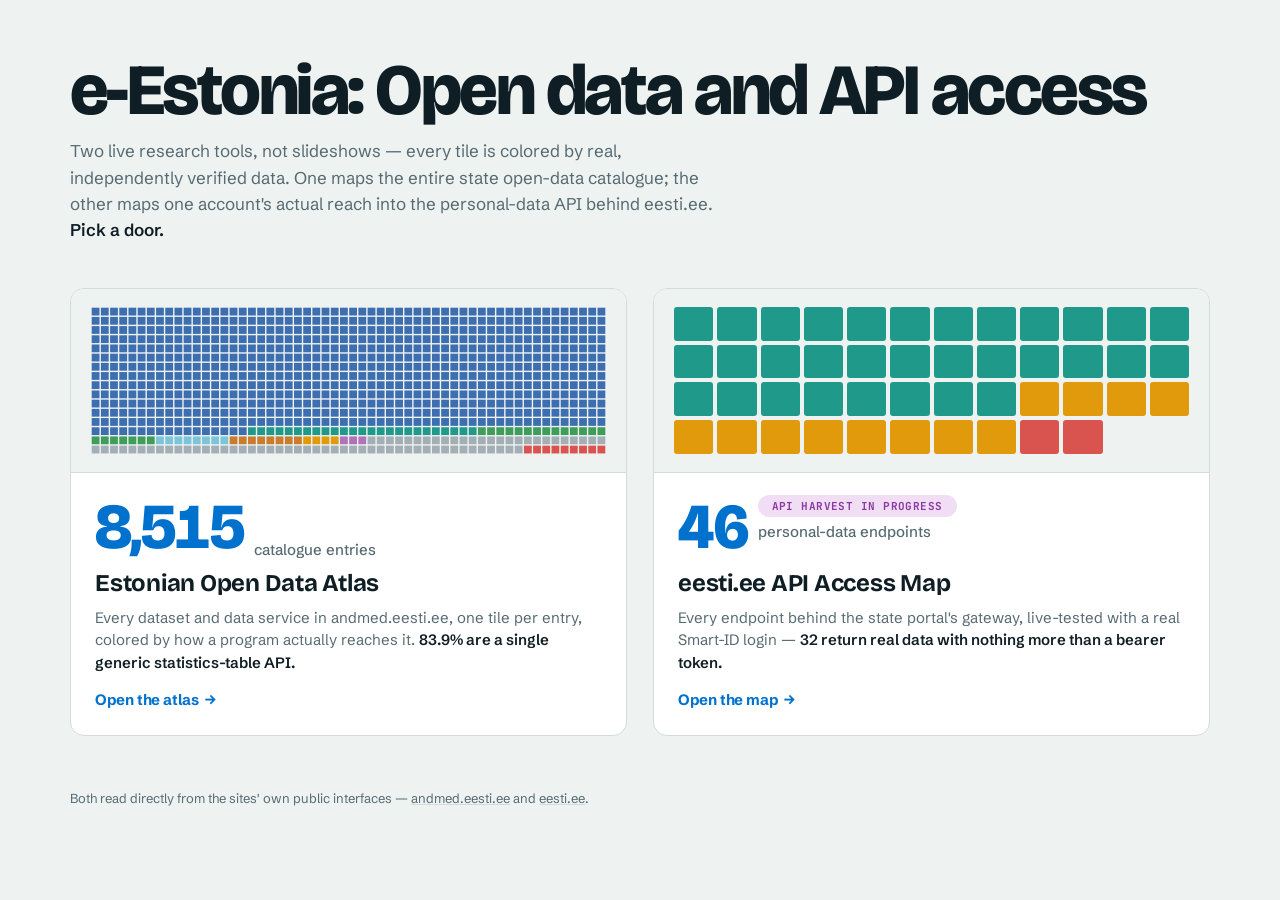
==== riik-mcp/index.html @ 024badbc "Add eesti.ee API Access Map and landing page to riik-mcp mirror Syncs the new presentation/ pages fr" ====
<!doctype html>
<meta charset="utf-8">
<meta name="viewport" content="width=device-width, initial-scale=1">
<title>e-Estonia: Open data and API access</title>
<link rel="preconnect" href="https://fonts.googleapis.com">
<link rel="preconnect" href="https://fonts.gstatic.com" crossorigin>
<link rel="stylesheet" href="https://fonts.googleapis.com/css2?family=Bricolage+Grotesque:opsz,wght@12..96,500;12..96,700;12..96,800&family=Schibsted+Grotesk:wght@400;500;600&family=JetBrains+Mono:wght@400;500&display=swap">
<style>
:root{
  --paper:#eef2f1; --surface:#ffffff; --ink:#0f1d24; --muted:#566a72; --line:#d3dcdc; --accent:#0072ce; --accent-soft:#dbe9f6;
  --ok:#1f9a8a; --ok-soft:#dcf0ec; --warn:#e09a0c; --warn-soft:#faecd2; --bad:#d9534f; --bad-soft:#fae0df;
  --wip:#8a3aa3; --wip-soft:#f1def5;
  --t0:#e09a0c; --t1:#1f9a8a; --t2:#3f9d5a; --t4:#3d6fb0; --t5:#b072b8; --t6:#a3afb4; --t8:#d9534f; --t10:#7cc4d8; --t11:#c97b2e;
  --font-display:"Bricolage Grotesque","Segoe UI",system-ui,sans-serif;
  --font-body:"Schibsted Grotesk","Segoe UI",system-ui,sans-serif;
  --font-mono:"JetBrains Mono",ui-monospace,Menlo,monospace;
  --ease:cubic-bezier(.2,.8,.2,1);
}
@media (prefers-color-scheme: dark){:root:not([data-theme="light"]){
  --paper:#0d1519; --surface:#142026; --ink:#e4ecee; --muted:#8fa3aa; --line:#24343b; --accent:#4da3ff; --accent-soft:#16304a;
  --ok:#34bfae; --ok-soft:#163832; --warn:#f5b83d; --warn-soft:#3a2d12; --bad:#e5675f; --bad-soft:#3a1f1d;
  --wip:#d9a6e6; --wip-soft:#3a2440;
  --t0:#f5b83d; --t1:#34bfae; --t2:#5cc27a; --t4:#5b8fd6; --t5:#c48bd0; --t6:#5d6b71; --t8:#e5675f; --t10:#4f9db3; --t11:#d98f45; color-scheme:dark}}
:root[data-theme="dark"]{
  --paper:#0d1519; --surface:#142026; --ink:#e4ecee; --muted:#8fa3aa; --line:#24343b; --accent:#4da3ff; --accent-soft:#16304a;
  --ok:#34bfae; --ok-soft:#163832; --warn:#f5b83d; --warn-soft:#3a2d12; --bad:#e5675f; --bad-soft:#3a1f1d;
  --wip:#d9a6e6; --wip-soft:#3a2440;
  --t0:#f5b83d; --t1:#34bfae; --t2:#5cc27a; --t4:#5b8fd6; --t5:#c48bd0; --t6:#5d6b71; --t8:#e5675f; --t10:#4f9db3; --t11:#d98f45; color-scheme:dark}

*{box-sizing:border-box}
body{margin:0;background:var(--paper);color:var(--ink);font:16px/1.55 var(--font-body);-webkit-font-smoothing:antialiased}
.wrap{max-width:1180px;margin:0 auto;padding:56px 20px 64px}
a{color:var(--accent)}
:focus-visible{outline:2px solid var(--accent);outline-offset:2px;border-radius:4px}

header.site{display:flex;flex-direction:column;gap:14px;margin-bottom:44px;animation:rise .56s var(--ease) both}
h1{font:800 clamp(34px,6.4vw,72px)/.95 var(--font-display);letter-spacing:-.035em;margin:0;text-wrap:balance;font-variation-settings:"opsz" 96}
.lede{color:var(--muted);max-width:66ch;margin:0;font-size:17px}
.lede strong{color:var(--ink);font-weight:600}

.cards{display:flex;gap:26px;flex-wrap:wrap;align-items:stretch}
.card{flex:1 1 440px;min-width:0;display:flex;flex-direction:column;border:1px solid var(--line);border-radius:14px;overflow:hidden;background:var(--surface);text-decoration:none;color:inherit;animation:rise .56s var(--ease) both;transition:border-color .2s var(--ease),transform .2s var(--ease),box-shadow .2s var(--ease)}
.card:nth-child(2){animation-delay:.08s}
.card:hover,.card:focus-visible{border-color:var(--muted);transform:translateY(-3px);box-shadow:0 18px 40px rgba(15,29,36,.12)}

.mosaic{position:relative;background:var(--paper);border-bottom:1px solid var(--line);padding:18px 20px}
.mosaic canvas{display:block;width:100%;aspect-ratio:3.5/1;clip-path:inset(0 100% 0 0);animation:reveal .64s var(--ease) .18s both;cursor:crosshair}
.field{display:grid;grid-template-columns:repeat(12,1fr);grid-template-rows:repeat(4,1fr);gap:4px;aspect-ratio:3.5/1}
.field .t{border-radius:3px;animation:tileIn .3s var(--ease) both;transition:transform .15s var(--ease);cursor:default}
.field .t:hover{transform:scale(1.3);z-index:1}
@keyframes tileIn{from{opacity:0;transform:scale(.4)}}
@keyframes reveal{from{clip-path:inset(0 100% 0 0)}to{clip-path:inset(0 0 0 0)}}

.meta{padding:22px 24px 26px;display:flex;flex-direction:column;gap:10px;flex:1}
.stat{display:flex;align-items:flex-end;gap:10px;flex-wrap:wrap}
.stat:has(.wip){align-items:flex-start}
.stat .n{font:800 clamp(40px,5.2vw,64px)/1 var(--font-display);letter-spacing:-.035em;font-variant-numeric:tabular-nums;font-variation-settings:"opsz" 96;color:var(--accent);text-box-trim:trim-both;text-box-edge:cap alphabetic}
.stat-meta{display:flex;flex-direction:column;gap:5px}
.stat .label{font:500 15px var(--font-body);color:var(--muted)}
.meta h2{font:700 24px var(--font-display);margin:0;letter-spacing:-.01em}
.wip{font:700 11px var(--font-mono);letter-spacing:.04em;text-transform:uppercase;color:var(--wip);background:var(--wip-soft);border-radius:999px;padding:4px 14px;width:fit-content;text-box-trim:trim-both;text-box-edge:cap alphabetic}
.meta p{color:var(--muted);margin:0;font-size:15px;line-height:1.5}
.meta p strong{color:var(--ink);font-weight:600}
.cta{margin-top:auto;padding-top:6px;display:flex;align-items:center;gap:6px;font:700 15px var(--font-body);color:var(--accent);letter-spacing:-.005em}
.arrow{display:inline-block;transition:transform .2s var(--ease)}
.card:hover .arrow,.card:focus-visible .arrow{transform:translateX(4px)}

footer{margin-top:52px;color:var(--muted);font-size:13px;animation:rise .56s var(--ease) .16s both}
footer a{color:var(--muted);text-decoration-color:var(--line)}
footer a:hover{color:var(--ink)}

@keyframes rise{from{opacity:0;transform:translateY(10px)}to{opacity:1;transform:translateY(0)}}
@media (prefers-reduced-motion:reduce){*,*::before,*::after{animation:none!important;transition:none!important}.mosaic canvas{clip-path:none}}
</style>

<div class="wrap">
  <header class="site">
    <h1>e-Estonia: Open data and API access</h1>
    <p class="lede">Two live research tools, not slideshows — every tile is colored by real, independently verified data. One maps the entire state open-data catalogue; the other maps one account's actual reach into the personal-data API behind eesti.ee. <strong>Pick a door.</strong></p>
  </header>

  <div class="cards">
    <a class="card" href="atlas.html">
      <div class="mosaic"><canvas id="atlas-mosaic" aria-hidden="true" width="560" height="160"></canvas></div>
      <div class="meta">
        <div class="stat"><span class="n">8,515</span><div class="stat-meta"><span class="label">catalogue entries</span></div></div>
        <h2>Estonian Open Data Atlas</h2>
        <p>Every dataset and data service in andmed.eesti.ee, one tile per entry, colored by how a program actually reaches it. <strong>83.9% are a single generic statistics-table API.</strong></p>
        <span class="cta">Open the atlas <span class="arrow">→</span></span>
      </div>
    </a>
    <a class="card" href="api-access-map.html">
      <div class="mosaic">
        <div class="field" id="api-field" role="img" aria-label="46 endpoint tiles: 32 live, 12 need parameters, 2 unresolved"></div>
      </div>
      <div class="meta">
        <div class="stat"><span class="n">46</span><div class="stat-meta"><span class="wip">API harvest in progress</span><span class="label">personal-data endpoints</span></div></div>
        <h2>eesti.ee API Access Map</h2>
        <p>Every endpoint behind the state portal's gateway, live-tested with a real Smart-ID login — <strong>32 return real data with nothing more than a bearer token.</strong></p>
        <span class="cta">Open the map <span class="arrow">→</span></span>
      </div>
    </a>
  </div>

  <footer>Both read directly from the sites' own public interfaces — <a href="https://andmed.eesti.ee" target="_blank" rel="noopener">andmed.eesti.ee</a> and <a href="https://eesti.ee" target="_blank" rel="noopener">eesti.ee</a>.</footer>
</div>

<script>
/* Real, verified counts: see estonian-open-data-atlas/README.md and the live-tested rows embedded in api-access-map.html. */
const ATLAS = [
  {c:7141, v:'--t4'},  // statistics table (PxWeb)
  {c:233,  v:'--t1'},  // map service
  {c:193,  v:'--t2'},  // file
  {c:68,   v:'--t10'}, // download page
  {c:61,   v:'--t11'}, // data feed
  {c:31,   v:'--t0'},  // API (queryable)
  {c:18,   v:'--t5'},  // PDF / Word
  {c:693,  v:'--t6'},  // web page
  {c:77,   v:'--t8'}   // no data link
];
const API_STATUS = [{c:32,v:'--ok'},{c:12,v:'--warn'},{c:2,v:'--bad'}];

function apportion(items, cells){
  const sum = items.reduce((a,x)=>a+x.c,0);
  const remaining = cells - items.length; // reserve 1 cell per category
  const shares = items.map(x=>(x.c/sum)*remaining);
  const floors = shares.map(Math.floor);
  const used = floors.reduce((a,b)=>a+b,0);
  const order = shares.map((s,i)=>({i,r:s-Math.floor(s)})).sort((a,b)=>b.r-a.r);
  for(let k=0;k<remaining-used;k++) floors[order[k].i]++;
  return floors.map(f=>f+1);
}

let atlasGrid = null;

function paintAtlas(){
  const canvas = document.getElementById('atlas-mosaic');
  const box = canvas.parentElement;
  const cols = 56, rows = 16;
  const dpr = Math.min(devicePixelRatio||1, 2);
  const w = box.clientWidth - 40; // minus padding
  const h = w/3.5;
  canvas.width = Math.round(w*dpr);
  canvas.height = Math.round(h*dpr);
  canvas.style.width = w+'px';
  canvas.style.height = h+'px';
  const ctx = canvas.getContext('2d');
  ctx.scale(dpr,dpr);
  const cs = getComputedStyle(document.documentElement);
  const counts = apportion(ATLAS, cols*rows);
  const cellW = w/cols, cellH = h/rows, gap = 1.4;
  const cats = new Array(cols*rows);
  let cat = 0, left = counts[0];
  for(let i=0;i<cols*rows;i++){
    while(left<=0 && cat<counts.length-1){ cat++; left = counts[cat]; }
    cats[i] = cat;
    left--;
  }
  atlasGrid = {ctx, cols, rows, cellW, cellH, gap, cats, cs};
  drawAtlasGrid();
}

function drawAtlasGrid(hover){
  const {ctx, cols, rows, cellW, cellH, gap, cats, cs} = atlasGrid;
  ctx.clearRect(0, 0, cols*cellW, rows*cellH);
  for(let i=0;i<cols*rows;i++){
    const col = i%cols, row = Math.floor(i/cols);
    ctx.fillStyle = cs.getPropertyValue(ATLAS[cats[i]].v).trim();
    ctx.fillRect(col*cellW+gap/2, row*cellH+gap/2, cellW-gap, cellH-gap);
  }
  if(hover!=null){
    const col = hover%cols, row = Math.floor(hover/cols);
    ctx.strokeStyle = cs.getPropertyValue('--ink').trim();
    ctx.lineWidth = 1.5;
    ctx.strokeRect(col*cellW+1, row*cellH+1, cellW-2, cellH-2);
  }
}

function paintApi(){
  const field = document.getElementById('api-field');
  field.innerHTML = '';
  const cs = getComputedStyle(document.documentElement);
  let k = 0;
  API_STATUS.forEach(s=>{
    for(let i=0;i<s.c;i++){
      const t = document.createElement('div');
      t.className = 't';
      t.style.background = cs.getPropertyValue(s.v).trim();
      t.style.animationDelay = (k*12)+'ms';
      field.appendChild(t);
      k++;
    }
  });
}

paintAtlas();
paintApi();
new ResizeObserver(paintAtlas).observe(document.getElementById('atlas-mosaic').parentElement);
matchMedia('(prefers-color-scheme: dark)').addEventListener('change',()=>{paintAtlas();paintApi();});

const atlasCanvas = document.getElementById('atlas-mosaic');
atlasCanvas.addEventListener('mousemove', e=>{
  if(!atlasGrid) return;
  const rect = atlasCanvas.getBoundingClientRect();
  const col = Math.floor((e.clientX-rect.left)/atlasGrid.cellW);
  const row = Math.floor((e.clientY-rect.top)/atlasGrid.cellH);
  if(col<0||col>=atlasGrid.cols||row<0||row>=atlasGrid.rows) return;
  drawAtlasGrid(row*atlasGrid.cols+col);
});
atlasCanvas.addEventListener('mouseleave', ()=>drawAtlasGrid());
</script>
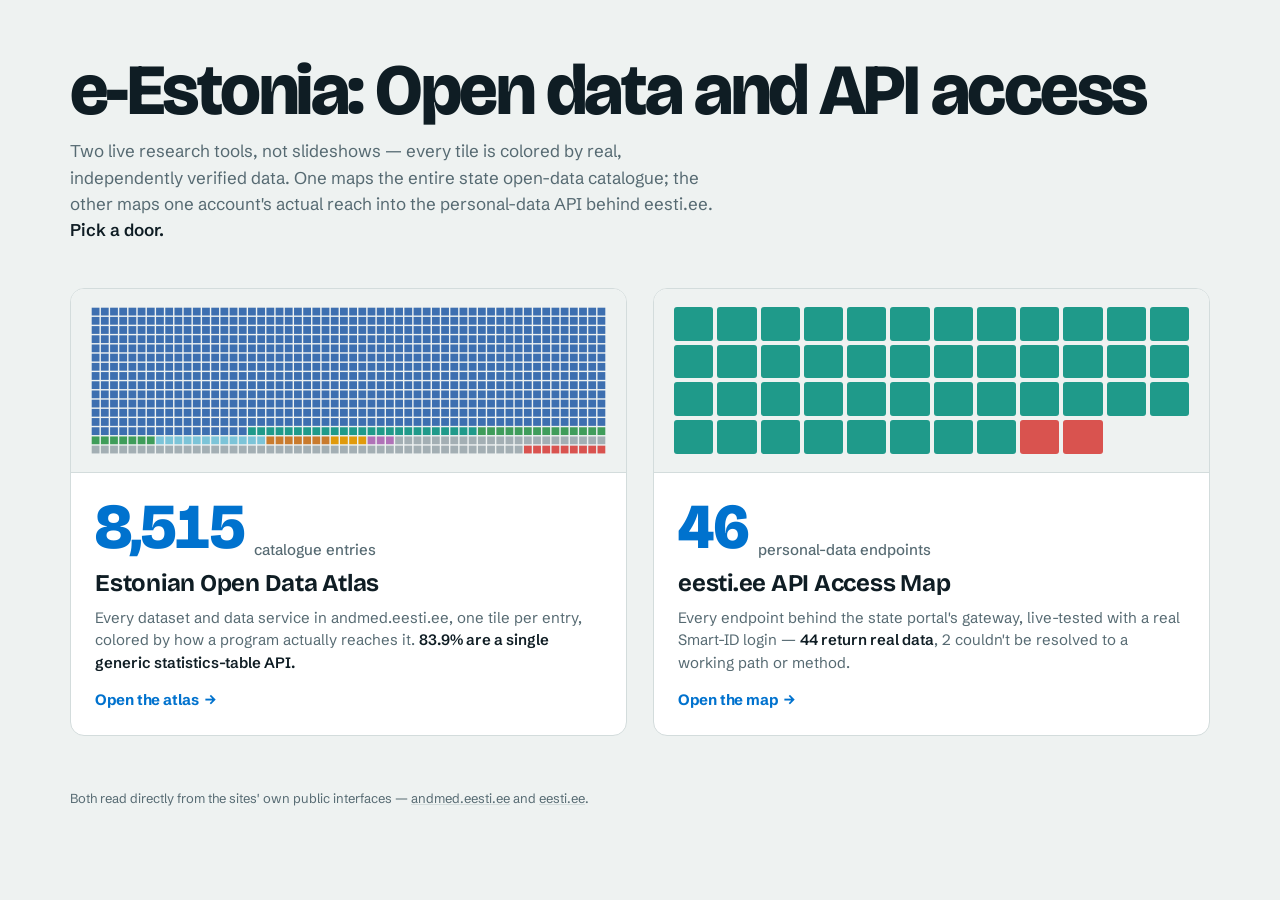
==== commit e36ad43f: "Sync riik-mcp API Access Map: 44 live, 2 unresolved (was 32/12/2) Query-param research completed on " ====
--- a/riik-mcp/index.html
+++ b/riik-mcp/index.html
@@ -8,7 +8,7 @@
 <style>
 :root{
   --paper:#eef2f1; --surface:#ffffff; --ink:#0f1d24; --muted:#566a72; --line:#d3dcdc; --accent:#0072ce; --accent-soft:#dbe9f6;
-  --ok:#1f9a8a; --ok-soft:#dcf0ec; --warn:#e09a0c; --warn-soft:#faecd2; --bad:#d9534f; --bad-soft:#fae0df;
+  --ok:#1f9a8a; --ok-soft:#dcf0ec; --bad:#d9534f; --bad-soft:#fae0df;
   --wip:#8a3aa3; --wip-soft:#f1def5;
   --t0:#e09a0c; --t1:#1f9a8a; --t2:#3f9d5a; --t4:#3d6fb0; --t5:#b072b8; --t6:#a3afb4; --t8:#d9534f; --t10:#7cc4d8; --t11:#c97b2e;
   --font-display:"Bricolage Grotesque","Segoe UI",system-ui,sans-serif;
@@ -18,12 +18,12 @@
 }
 @media (prefers-color-scheme: dark){:root:not([data-theme="light"]){
   --paper:#0d1519; --surface:#142026; --ink:#e4ecee; --muted:#8fa3aa; --line:#24343b; --accent:#4da3ff; --accent-soft:#16304a;
-  --ok:#34bfae; --ok-soft:#163832; --warn:#f5b83d; --warn-soft:#3a2d12; --bad:#e5675f; --bad-soft:#3a1f1d;
+  --ok:#34bfae; --ok-soft:#163832; --bad:#e5675f; --bad-soft:#3a1f1d;
   --wip:#d9a6e6; --wip-soft:#3a2440;
   --t0:#f5b83d; --t1:#34bfae; --t2:#5cc27a; --t4:#5b8fd6; --t5:#c48bd0; --t6:#5d6b71; --t8:#e5675f; --t10:#4f9db3; --t11:#d98f45; color-scheme:dark}}
 :root[data-theme="dark"]{
   --paper:#0d1519; --surface:#142026; --ink:#e4ecee; --muted:#8fa3aa; --line:#24343b; --accent:#4da3ff; --accent-soft:#16304a;
-  --ok:#34bfae; --ok-soft:#163832; --warn:#f5b83d; --warn-soft:#3a2d12; --bad:#e5675f; --bad-soft:#3a1f1d;
+  --ok:#34bfae; --ok-soft:#163832; --bad:#e5675f; --bad-soft:#3a1f1d;
   --wip:#d9a6e6; --wip-soft:#3a2440;
   --t0:#f5b83d; --t1:#34bfae; --t2:#5cc27a; --t4:#5b8fd6; --t5:#c48bd0; --t6:#5d6b71; --t8:#e5675f; --t10:#4f9db3; --t11:#d98f45; color-scheme:dark}
 
@@ -91,12 +91,12 @@
     </a>
     <a class="card" href="api-access-map.html">
       <div class="mosaic">
-        <div class="field" id="api-field" role="img" aria-label="46 endpoint tiles: 32 live, 12 need parameters, 2 unresolved"></div>
+        <div class="field" id="api-field" role="img" aria-label="46 endpoint tiles: 44 live, 2 unresolved"></div>
       </div>
       <div class="meta">
-        <div class="stat"><span class="n">46</span><div class="stat-meta"><span class="wip">API harvest in progress</span><span class="label">personal-data endpoints</span></div></div>
+        <div class="stat"><span class="n">46</span><div class="stat-meta"><span class="label">personal-data endpoints</span></div></div>
         <h2>eesti.ee API Access Map</h2>
-        <p>Every endpoint behind the state portal's gateway, live-tested with a real Smart-ID login — <strong>32 return real data with nothing more than a bearer token.</strong></p>
+        <p>Every endpoint behind the state portal's gateway, live-tested with a real Smart-ID login — <strong>44 return real data</strong>, 2 couldn't be resolved to a working path or method.</p>
         <span class="cta">Open the map <span class="arrow">→</span></span>
       </div>
     </a>
@@ -111,14 +111,14 @@
   {c:7141, v:'--t4'},  // statistics table (PxWeb)
   {c:233,  v:'--t1'},  // map service
   {c:193,  v:'--t2'},  // file
-  {c:68,   v:'--t10'}, // download page
+  {c:103,  v:'--t10'}, // download page
   {c:61,   v:'--t11'}, // data feed
   {c:31,   v:'--t0'},  // API (queryable)
-  {c:18,   v:'--t5'},  // PDF / Word
-  {c:693,  v:'--t6'},  // web page
-  {c:77,   v:'--t8'}   // no data link
+  {c:20,   v:'--t5'},  // PDF / Word
+  {c:661,  v:'--t6'},  // web page
+  {c:72,   v:'--t8'}   // no data link
 ];
-const API_STATUS = [{c:32,v:'--ok'},{c:12,v:'--warn'},{c:2,v:'--bad'}];
+const API_STATUS = [{c:44,v:'--ok'},{c:2,v:'--bad'}];
 
 function apportion(items, cells){
   const sum = items.reduce((a,x)=>a+x.c,0);
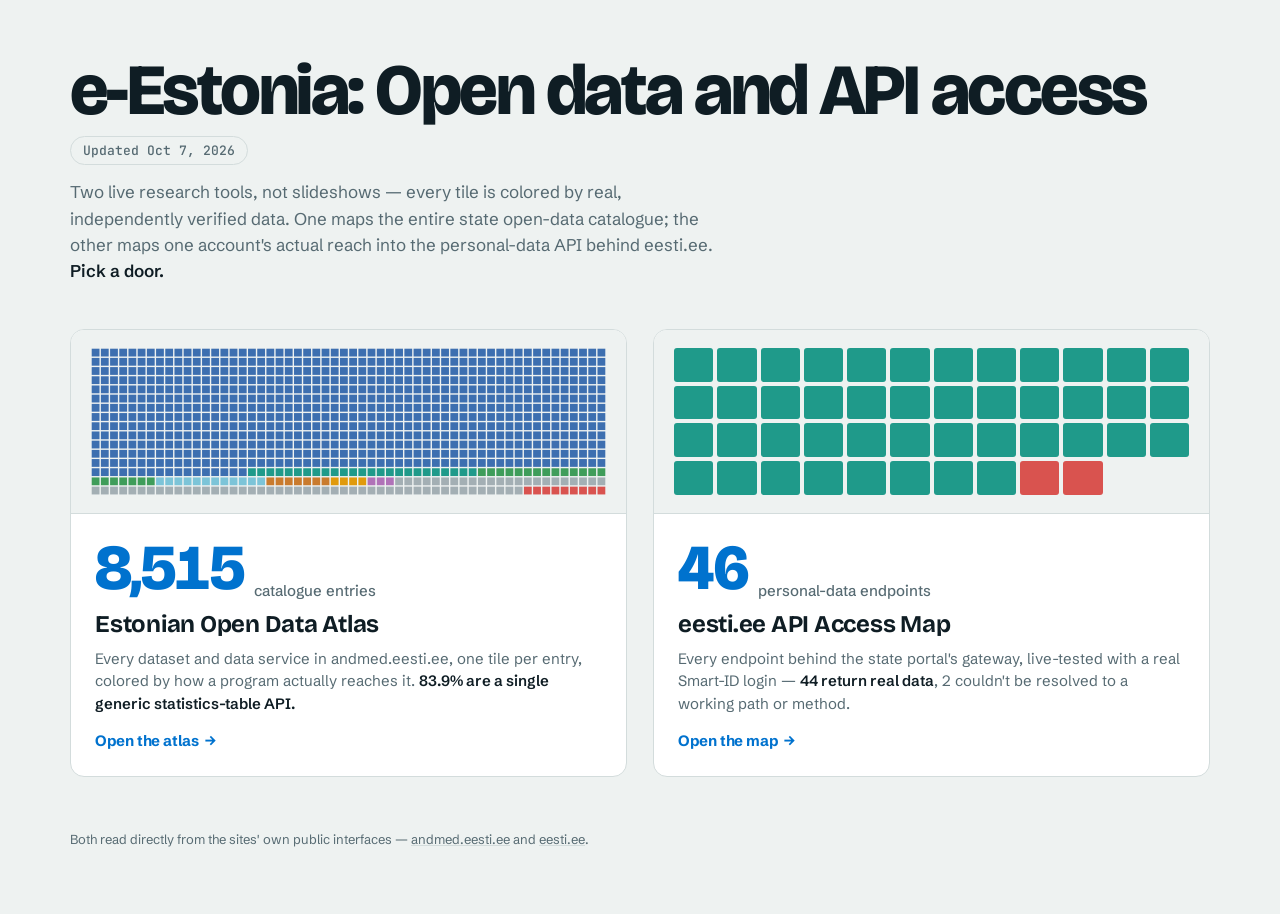
==== commit d994373d: "Sync riik-mcp index.html: add freshness badge Co-Authored-By: Claude Sonnet 5 <noreply@anthropic.com" ====
--- a/riik-mcp/index.html
+++ b/riik-mcp/index.html
@@ -34,7 +34,9 @@
 :focus-visible{outline:2px solid var(--accent);outline-offset:2px;border-radius:4px}
 
 header.site{display:flex;flex-direction:column;gap:14px;margin-bottom:44px;animation:rise .56s var(--ease) both}
+.title-row{display:flex;align-items:center;gap:12px;flex-wrap:wrap}
 h1{font:800 clamp(34px,6.4vw,72px)/.95 var(--font-display);letter-spacing:-.035em;margin:0;text-wrap:balance;font-variation-settings:"opsz" 96}
+.updated{font:500 13px var(--font-mono);color:var(--muted);border:1px solid var(--line);border-radius:999px;padding:5px 12px;white-space:nowrap}
 .lede{color:var(--muted);max-width:66ch;margin:0;font-size:17px}
 .lede strong{color:var(--ink);font-weight:600}
 
@@ -75,7 +77,10 @@
 
 <div class="wrap">
   <header class="site">
-    <h1>e-Estonia: Open data and API access</h1>
+    <div class="title-row">
+      <h1>e-Estonia: Open data and API access</h1>
+      <span class="updated">Updated Oct 7, 2026</span>
+    </div>
     <p class="lede">Two live research tools, not slideshows — every tile is colored by real, independently verified data. One maps the entire state open-data catalogue; the other maps one account's actual reach into the personal-data API behind eesti.ee. <strong>Pick a door.</strong></p>
   </header>
 
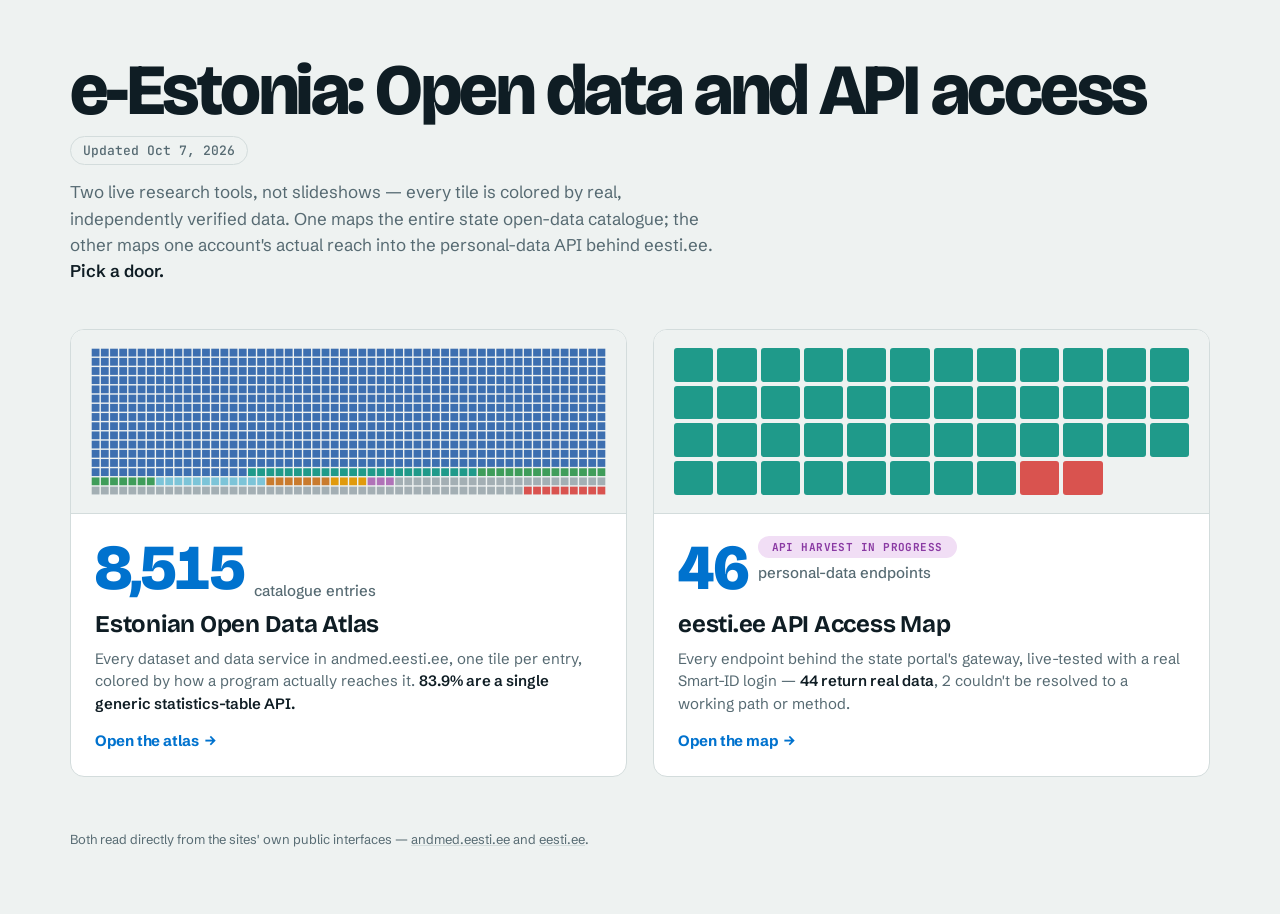
==== commit a449ee12: "Sync riik-mcp: restore API harvest in progress badge Co-Authored-By: Claude Sonnet 5 <noreply@anthro" ====
--- a/riik-mcp/index.html
+++ b/riik-mcp/index.html
@@ -99,7 +99,7 @@
         <div class="field" id="api-field" role="img" aria-label="46 endpoint tiles: 44 live, 2 unresolved"></div>
       </div>
       <div class="meta">
-        <div class="stat"><span class="n">46</span><div class="stat-meta"><span class="label">personal-data endpoints</span></div></div>
+        <div class="stat"><span class="n">46</span><div class="stat-meta"><span class="wip">API harvest in progress</span><span class="label">personal-data endpoints</span></div></div>
         <h2>eesti.ee API Access Map</h2>
         <p>Every endpoint behind the state portal's gateway, live-tested with a real Smart-ID login — <strong>44 return real data</strong>, 2 couldn't be resolved to a working path or method.</p>
         <span class="cta">Open the map <span class="arrow">→</span></span>
